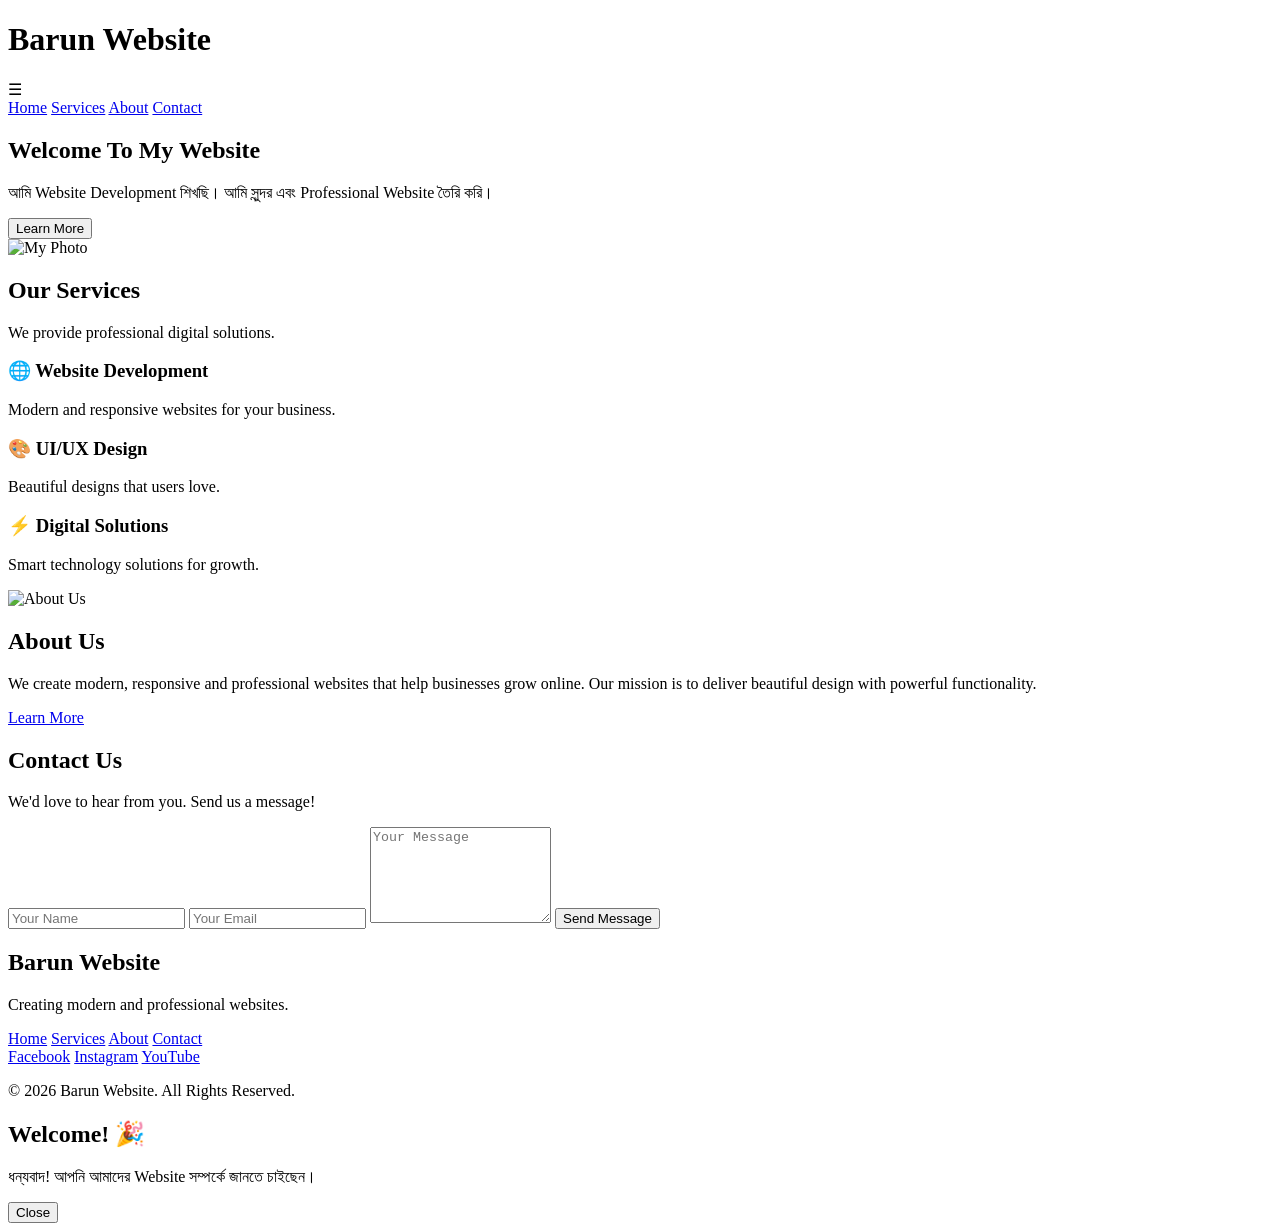
==== index.html @ 4ac6ccbe "Add files via upload" ====
<!DOCTYPE html>
<html lang="en">

<head>
    <meta charset="UTF-8">
    <meta name="viewport" content="width=device-width, initial-scale=1.0">
    
    
    <title>Barun Website | Professional Web Development</title>
    <meta name="description" content="Barun Website creates modern, responsive and professional websites for businesses and individuals.">

    <meta name="keywords" content="Website Development, Web Design, Responsive Website, Frontend Developer">

    <meta name="author" content="Barun">


    <link rel="icon" type="image/png" href="favicon.png">

    <link rel="stylesheet" href="css/style.css">
</head>

<body>


  <!-- ================= HEADER ================= -->

<header>

    <h1>Barun Website</h1>


    <div class="menu-btn" id="menuBtn">
        ☰
    </div>


    <nav id="navMenu">

        <a href="#">Home</a>

        <a href="#">Services</a>

        <a href="#">About</a>

        <a href="#">Contact</a>

    </nav>


</header>



    <!-- ================= HERO ================= -->

    <section class="hero reveal">

        <div class="hero-text">

            <h1>Welcome To My Website</h1>

            <p>
                আমি Website Development শিখছি।
                আমি সুন্দর এবং Professional Website তৈরি করি।
            </p>

           <button id="learnBtn">Learn More</button>

        </div>

        <div class="hero-image">

            <img src="images/myphoto.jpg" alt="My Photo">

        </div>

    </section>

    <!-- ================= SERVICES ================= -->

    <section class="services reveal">

        <h2>Our Services</h2>

        <p class="section-text">
            We provide professional digital solutions.
        </p>

        <div class="service-box">

            <div class="card">
                <h3>🌐 Website Development</h3>
                <p>
                    Modern and responsive websites for your business.
                </p>
            </div>

            <div class="card">
                <h3>🎨 UI/UX Design</h3>
                <p>
                    Beautiful designs that users love.
                </p>
            </div>

            <div class="card">
                <h3>⚡ Digital Solutions</h3>
                <p>
                    Smart technology solutions for growth.
                </p>
            </div>

        </div>

    </section>

    <!-- ================= ABOUT ================= -->

    <section class="about reveal">

        <div class="about-image">

            <img src="images/about.jpg" alt="About Us">

        </div>

        <div class="about-content">

            <h2>About Us</h2>

            <p>
                We create modern, responsive and professional websites
                that help businesses grow online. Our mission is to
                deliver beautiful design with powerful functionality.
            </p>

            <a href="#" class="btn">Learn More</a>

        </div>

    </section>

    <!-- ================= CONTACT ================= -->

    <section class="contact reveal">

        <h2>Contact Us</h2>

        <p class="section-text">
            We'd love to hear from you. Send us a message!
        </p>

        <form class="contact-form">

            <input type="text" placeholder="Your Name" required>

            <input type="email" placeholder="Your Email" required>

            <textarea rows="6" placeholder="Your Message" required></textarea>

            <button type="submit">Send Message</button>

        </form>

    </section>




    <!-- ================= FOOTER ================= -->

<footer>

    <div class="footer-content">

        <h2>Barun Website</h2>

        <p>
            Creating modern and professional websites.
        </p>


        <div class="footer-links">

            <a href="#">Home</a>
            <a href="#">Services</a>
            <a href="#">About</a>
            <a href="#">Contact</a>

        </div>


        <div class="social-links">

            <a href="#">Facebook</a>
            <a href="#">Instagram</a>
            <a href="#">YouTube</a>

        </div>


        <p class="copyright">

            © 2026 Barun Website. All Rights Reserved.

        </p>

    </div>


</footer>





<!-- ===== Popup Message ===== -->

<div class="popup" id="popup">

    <div class="popup-box">

        <h2>Welcome! 🎉</h2>

        <p>
            ধন্যবাদ! আপনি আমাদের Website সম্পর্কে জানতে চাইছেন।
        </p>

        <button id="closePopup">
            Close
        </button>

    </div>

</div>







<script src="js/script.js"></script>






</body>

</html>
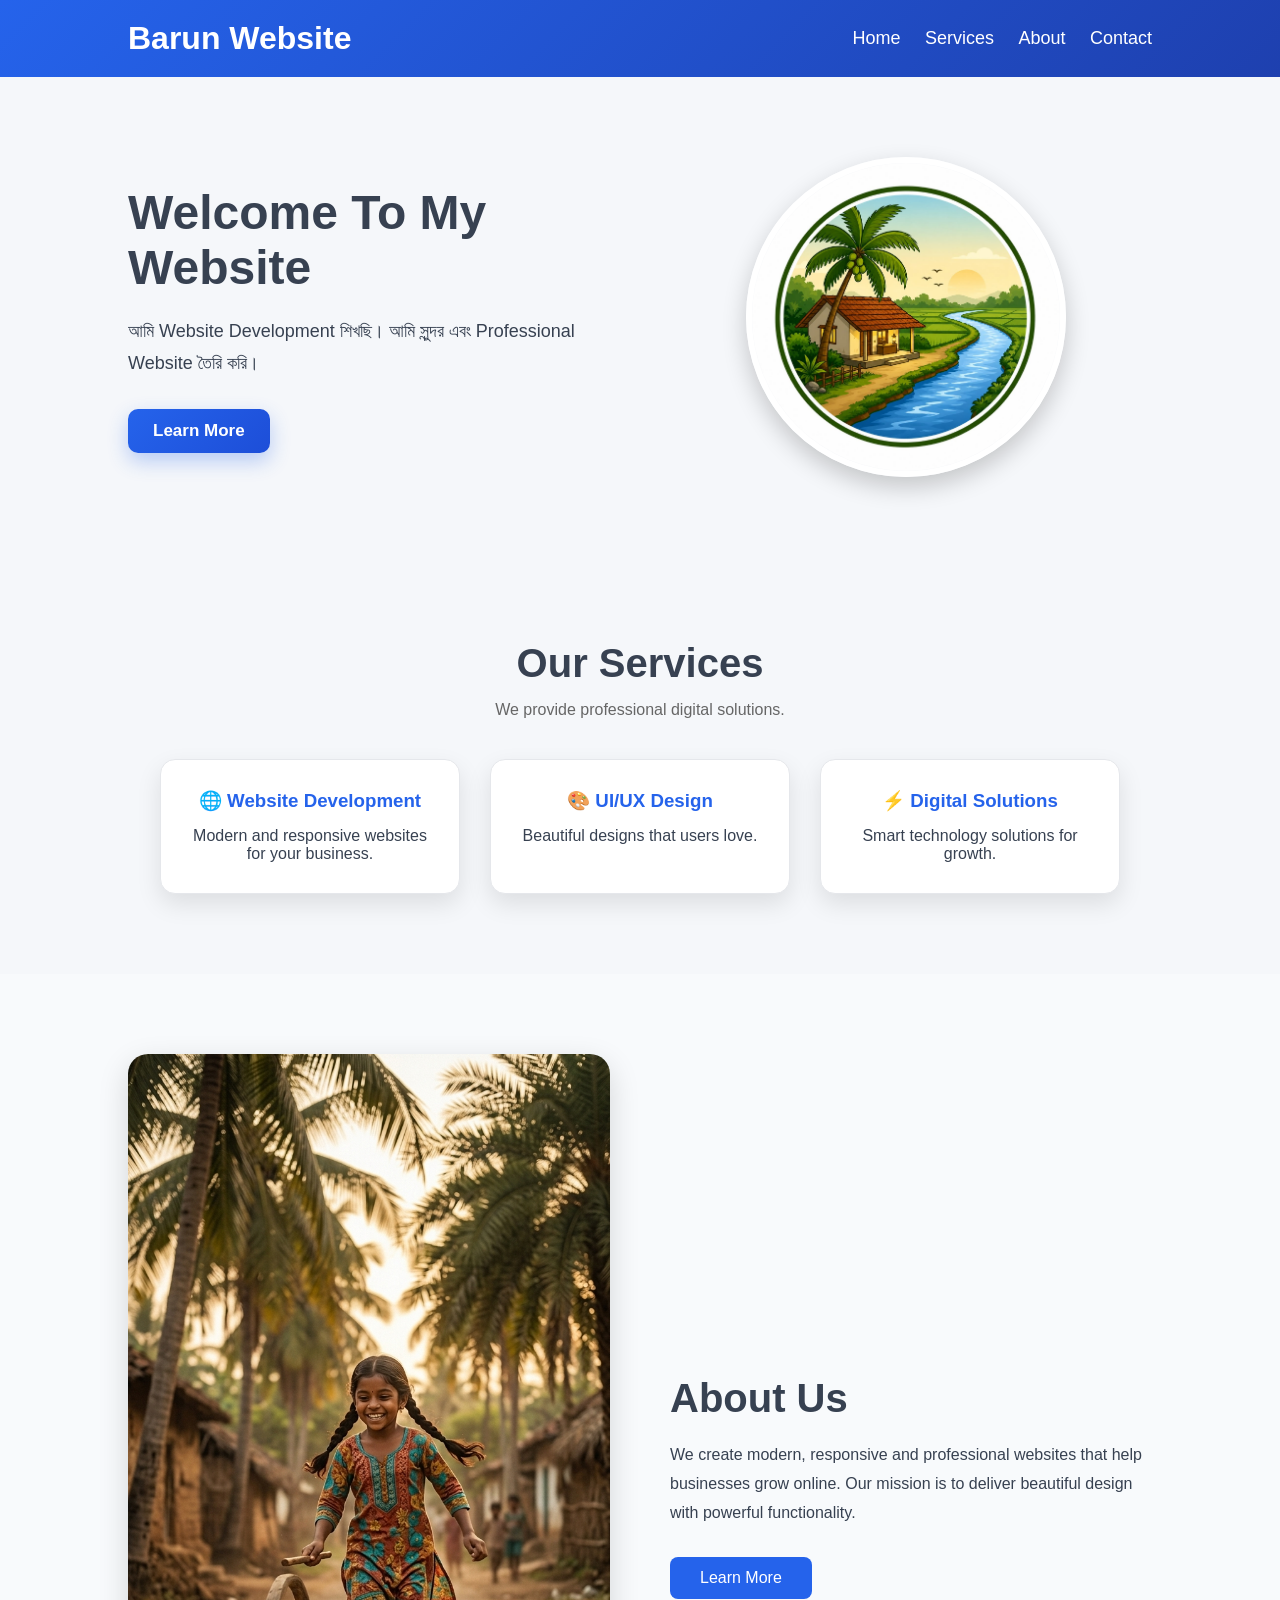
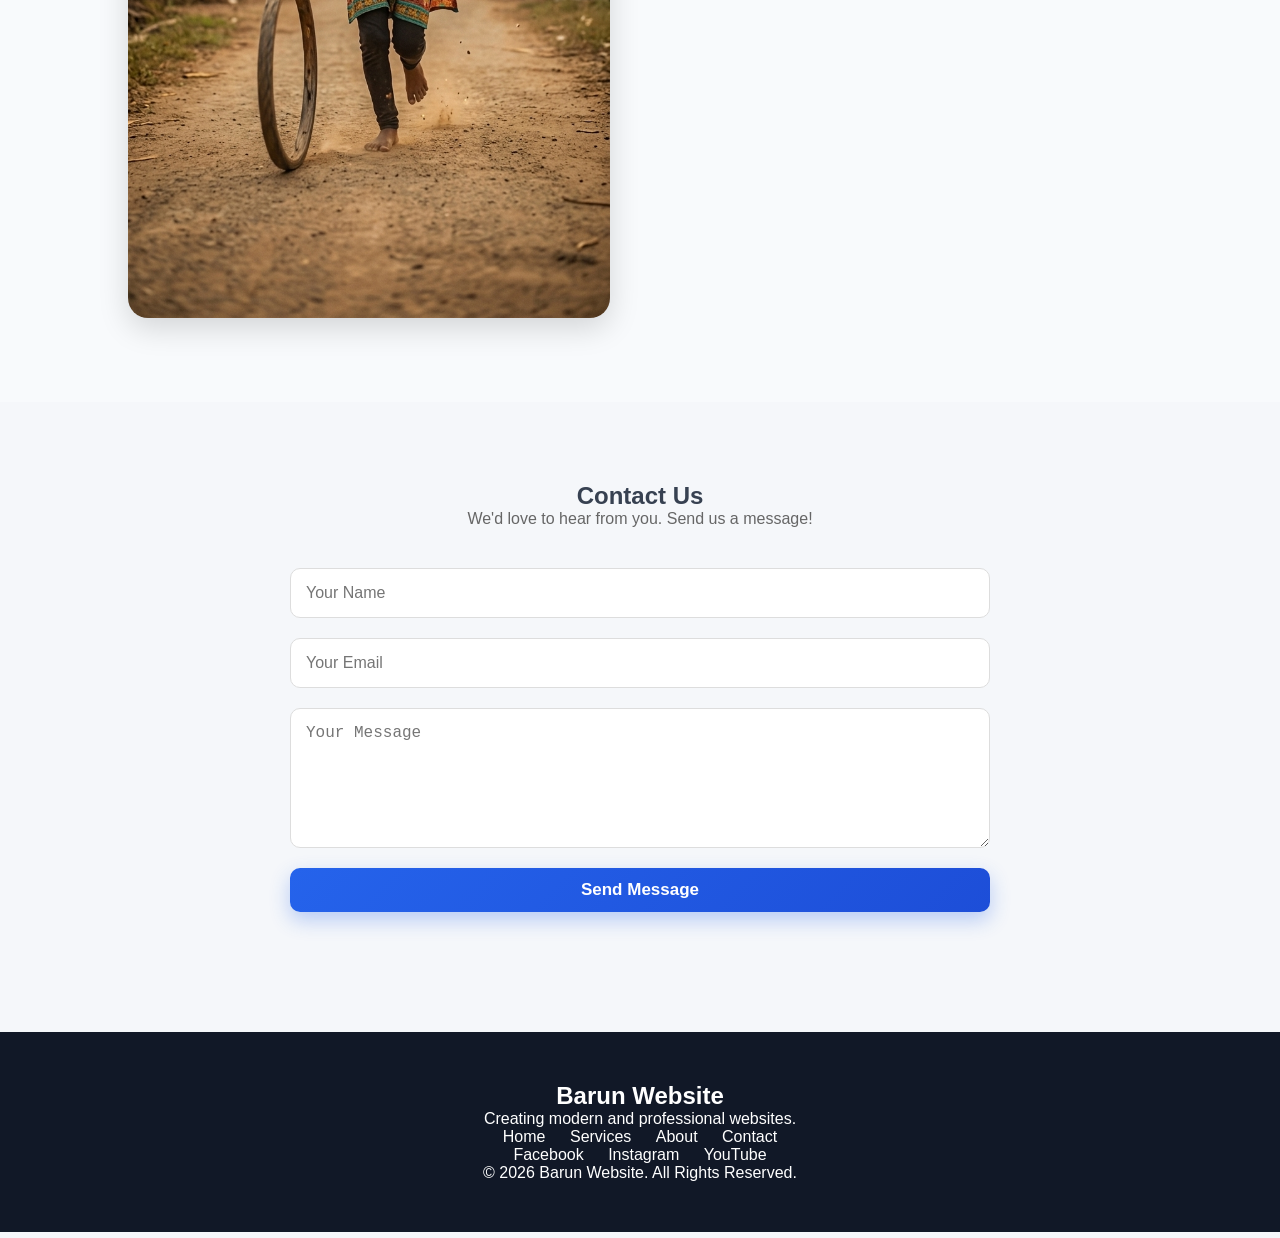
==== commit aab21406: "Update index.html Fix contact form fields" ====
--- a/index.html
+++ b/index.html
@@ -151,15 +151,37 @@
 
         <form class="contact-form">
 
-            <input type="text" placeholder="Your Name" required>
-
-            <input type="email" placeholder="Your Email" required>
-
-            <textarea rows="6" placeholder="Your Message" required></textarea>
-
-            <button type="submit">Send Message</button>
-
-        </form>
+<input 
+type="text" 
+id="name"
+name="name"
+placeholder="Your Name"
+required>
+
+
+<input 
+type="email"
+id="email"
+name="email"
+placeholder="Your Email"
+required>
+
+
+<textarea 
+id="message"
+name="message"
+rows="6"
+placeholder="Your Message"
+required>
+</textarea>
+
+
+<button type="submit">
+Send Message
+</button>
+
+
+</form>
 
     </section>
 
--- a/css/style.css
+++ b/css/style.css
@@ -0,0 +1,1026 @@
+/* ===================================================
+   GLOBAL STYLE
+=================================================== */
+
+:root{
+
+    --primary:#2563eb;
+    --dark:#111827;
+    --light:#f8fafc;
+    --text:#374151;
+
+}
+
+
+*{
+
+    margin:0;
+    padding:0;
+    box-sizing:border-box;
+
+}
+
+
+body{
+
+    font-family:Arial, Helvetica, sans-serif;
+
+    background:#f5f7fa;
+
+    color:var(--text);
+
+    animation:fadeIn 1s;
+
+}
+
+
+
+@keyframes fadeIn{
+
+    from{
+
+        opacity:0;
+
+    }
+
+    to{
+
+        opacity:1;
+
+    }
+
+}
+
+
+
+
+/* ===================================================
+   BUTTON
+=================================================== */
+
+
+button{
+
+
+    background:linear-gradient(
+        135deg,
+        #2563eb,
+        #1d4ed8
+    );
+
+
+    color:white;
+
+    padding:12px 25px;
+
+    border:none;
+
+    border-radius:10px;
+
+    font-size:17px;
+
+    cursor:pointer;
+
+    font-weight:bold;
+
+
+    box-shadow:
+    0 8px 20px rgba(37,99,235,.3);
+
+
+    transition:.3s;
+
+
+}
+
+
+
+button:hover{
+
+
+    background:#1d4ed8;
+
+    transform:translateY(-5px);
+
+
+}
+
+
+
+
+
+/* ===================================================
+   HEADER
+=================================================== */
+
+
+header{
+
+
+    background:linear-gradient(
+        135deg,
+        #2563eb,
+        #1e40af
+    );
+
+
+    color:white;
+
+
+    padding:20px 10%;
+
+
+    display:flex;
+
+
+    justify-content:space-between;
+
+
+    align-items:center;
+
+
+}
+
+
+
+nav a{
+
+
+    color:white;
+
+
+    text-decoration:none;
+
+
+    margin-left:20px;
+
+
+    font-size:18px;
+
+
+    transition:.3s;
+
+
+}
+
+
+
+nav a:hover{
+
+
+    color:yellow;
+
+
+}
+
+
+
+
+/* ===================================================
+   MOBILE MENU
+=================================================== */
+
+
+.menu-btn{
+
+
+    display:none;
+
+
+    font-size:30px;
+
+
+    cursor:pointer;
+
+
+}
+
+
+
+
+
+/* ===================================================
+   HERO SECTION
+=================================================== */
+
+
+.hero{
+
+
+    display:flex;
+
+
+    justify-content:space-between;
+
+
+    align-items:center;
+
+
+    padding:80px 10%;
+
+
+    gap:40px;
+
+
+}
+
+
+
+.hero-text{
+
+
+    flex:1;
+
+
+}
+
+
+
+.hero-text h1{
+
+
+    font-size:48px;
+
+
+    margin-bottom:20px;
+
+
+}
+
+
+
+.hero-text p{
+
+
+    font-size:18px;
+
+
+    line-height:1.8;
+
+
+    margin-bottom:30px;
+
+
+}
+
+
+
+.hero-image{
+
+
+    flex:1;
+
+
+    text-align:center;
+
+
+}
+
+
+
+.hero-image img{
+
+
+    width:320px;
+
+
+    height:320px;
+
+
+    object-fit:cover;
+
+
+    border-radius:50%;
+
+
+    border:6px solid white;
+
+
+    box-shadow:
+    0 10px 25px rgba(0,0,0,.2);
+
+
+    transition:.5s;
+
+
+}
+
+
+
+.hero-image img:hover{
+
+
+    transform:scale(1.05);
+
+
+}
+
+
+
+
+
+/* ===================================================
+   SERVICES
+=================================================== */
+
+
+.services{
+
+
+    padding:80px 10%;
+
+
+    text-align:center;
+
+
+}
+
+
+
+.services h2{
+
+
+    font-size:40px;
+
+
+    margin-bottom:15px;
+
+
+}
+
+
+
+.section-text{
+
+
+    color:#666;
+
+
+    margin-bottom:40px;
+
+
+}
+
+
+
+.service-box{
+
+
+    display:flex;
+
+
+    justify-content:center;
+
+
+    gap:30px;
+
+
+    flex-wrap:wrap;
+
+
+}
+
+
+
+.card{
+
+
+    background:white;
+
+
+    width:300px;
+
+
+    padding:30px;
+
+
+    border-radius:15px;
+
+
+    border:1px solid #e5e7eb;
+
+
+    box-shadow:
+    0 10px 25px rgba(0,0,0,.1);
+
+
+    transition:.3s;
+
+
+}
+
+
+
+.card:hover{
+
+
+    transform:translateY(-10px);
+
+
+}
+
+
+
+.card h3{
+
+
+    color:var(--primary);
+
+
+    margin-bottom:15px;
+
+
+}
+
+
+
+
+
+/* ===================================================
+   ABOUT
+=================================================== */
+
+
+.about{
+
+
+    display:flex;
+
+
+    justify-content:center;
+
+
+    align-items:center;
+
+
+    gap:60px;
+
+
+    padding:80px 10%;
+
+
+    background:var(--light);
+
+
+    flex-wrap:wrap;
+
+
+}
+
+
+
+.about-image{
+
+
+    flex:1;
+
+
+    min-width:300px;
+
+
+}
+
+
+
+.about-image img{
+
+
+    width:100%;
+
+
+    border-radius:20px;
+
+
+    box-shadow:
+    0 10px 30px rgba(0,0,0,.15);
+
+
+}
+
+
+
+.about-content{
+
+
+    flex:1;
+
+
+    min-width:300px;
+
+
+}
+
+
+
+.about-content h2{
+
+
+    font-size:40px;
+
+
+    margin-bottom:20px;
+
+
+}
+
+
+
+.about-content p{
+
+
+    line-height:1.8;
+
+
+    margin-bottom:30px;
+
+
+}
+
+
+
+.about-content .btn{
+
+
+    display:inline-block;
+
+
+    background:var(--primary);
+
+
+    color:white;
+
+
+    padding:12px 30px;
+
+
+    border-radius:8px;
+
+
+    text-decoration:none;
+
+
+    transition:.3s;
+
+
+}
+
+
+
+.about-content .btn:hover{
+
+
+    background:#1d4ed8;
+
+
+    transform:translateY(-5px);
+
+
+}
+
+
+
+
+
+/* ===================================================
+   CONTACT
+=================================================== */
+
+
+.contact{
+
+
+    padding:80px 10%;
+
+
+    text-align:center;
+
+
+}
+
+
+
+.contact-form{
+
+
+    max-width:700px;
+
+
+    margin:40px auto;
+
+
+    display:flex;
+
+
+    flex-direction:column;
+
+
+    gap:20px;
+
+
+}
+
+
+
+.contact-form input,
+.contact-form textarea{
+
+
+    padding:15px;
+
+
+    border:1px solid #ddd;
+
+
+    border-radius:10px;
+
+
+    font-size:16px;
+
+
+}
+
+
+
+
+
+/* ===================================================
+   FOOTER
+=================================================== */
+
+
+footer{
+
+
+    background:var(--dark);
+
+
+    color:white;
+
+
+    padding:50px 10%;
+
+
+    text-align:center;
+
+
+}
+
+
+
+.footer-links a,
+.social-links a{
+
+
+    color:white;
+
+
+    text-decoration:none;
+
+
+    margin:10px;
+
+
+}
+
+
+
+.footer-links a:hover,
+.social-links a:hover{
+
+
+    color:#60a5fa;
+
+
+}
+
+
+
+
+
+/* ===================================================
+   POPUP
+=================================================== */
+
+
+.popup{
+
+
+    position:fixed;
+
+
+    top:0;
+
+
+    left:0;
+
+
+    width:100%;
+
+
+    height:100%;
+
+
+    background:rgba(0,0,0,.5);
+
+
+    display:none;
+
+
+    justify-content:center;
+
+
+    align-items:center;
+
+
+}
+
+
+
+.popup-box{
+
+
+    background:white;
+
+
+    padding:40px;
+
+
+    width:350px;
+
+
+    text-align:center;
+
+
+    border-radius:20px;
+
+
+    animation:popupShow .3s;
+
+
+}
+
+
+
+.popup-box button{
+
+
+    margin-top:10px;
+
+
+}
+
+
+
+@keyframes popupShow{
+
+
+    from{
+
+        transform:scale(.7);
+
+        opacity:0;
+
+    }
+
+
+    to{
+
+        transform:scale(1);
+
+        opacity:1;
+
+    }
+
+
+}
+
+
+
+
+
+/* ===================================================
+   SCROLL ANIMATION
+=================================================== */
+
+
+section{
+
+
+    animation:slideUp .8s ease;
+
+
+}
+
+
+
+@keyframes slideUp{
+
+
+    from{
+
+
+        opacity:0;
+
+
+        transform:translateY(30px);
+
+
+    }
+
+
+
+    to{
+
+
+        opacity:1;
+
+
+        transform:translateY(0);
+
+
+    }
+
+
+}
+
+
+
+
+
+/* ===================================================
+   RESPONSIVE DESIGN
+=================================================== */
+
+
+@media(max-width:768px){
+
+
+
+header{
+
+
+    flex-direction:column;
+
+
+}
+
+
+
+.menu-btn{
+
+
+    display:block;
+
+
+}
+
+
+
+nav{
+
+
+    display:none;
+
+
+    width:100%;
+
+
+    text-align:center;
+
+
+    margin-top:20px;
+
+
+}
+
+
+
+nav a{
+
+
+    display:block;
+
+
+    margin:15px;
+
+
+}
+
+
+
+nav.active{
+
+
+    display:block;
+
+
+}
+
+
+
+.hero{
+
+
+    flex-direction:column;
+
+
+    text-align:center;
+
+
+}
+
+
+
+.hero-text h1{
+
+
+    font-size:34px;
+
+
+}
+
+
+
+.hero-image img{
+
+
+    width:250px;
+
+
+    height:250px;
+
+
+}
+
+
+
+.about{
+
+
+    flex-direction:column;
+
+
+    text-align:center;
+
+
+}
+
+
+
+.service-box{
+
+
+    flex-direction:column;
+
+
+    align-items:center;
+
+
+}
+
+
+
+.card{
+
+
+    width:100%;
+
+
+    max-width:350px;
+
+
+}
+
+
+
+}
+
+
+/* ===================================
+   SCROLL REVEAL ANIMATION
+=================================== */
+
+
+.reveal{
+
+    opacity:0;
+
+    transform:translateY(50px);
+
+    transition:1s ease;
+
+}
+
+
+
+.reveal.active{
+
+    opacity:1;
+
+    transform:translateY(0);
+
+}
+
+
+
+
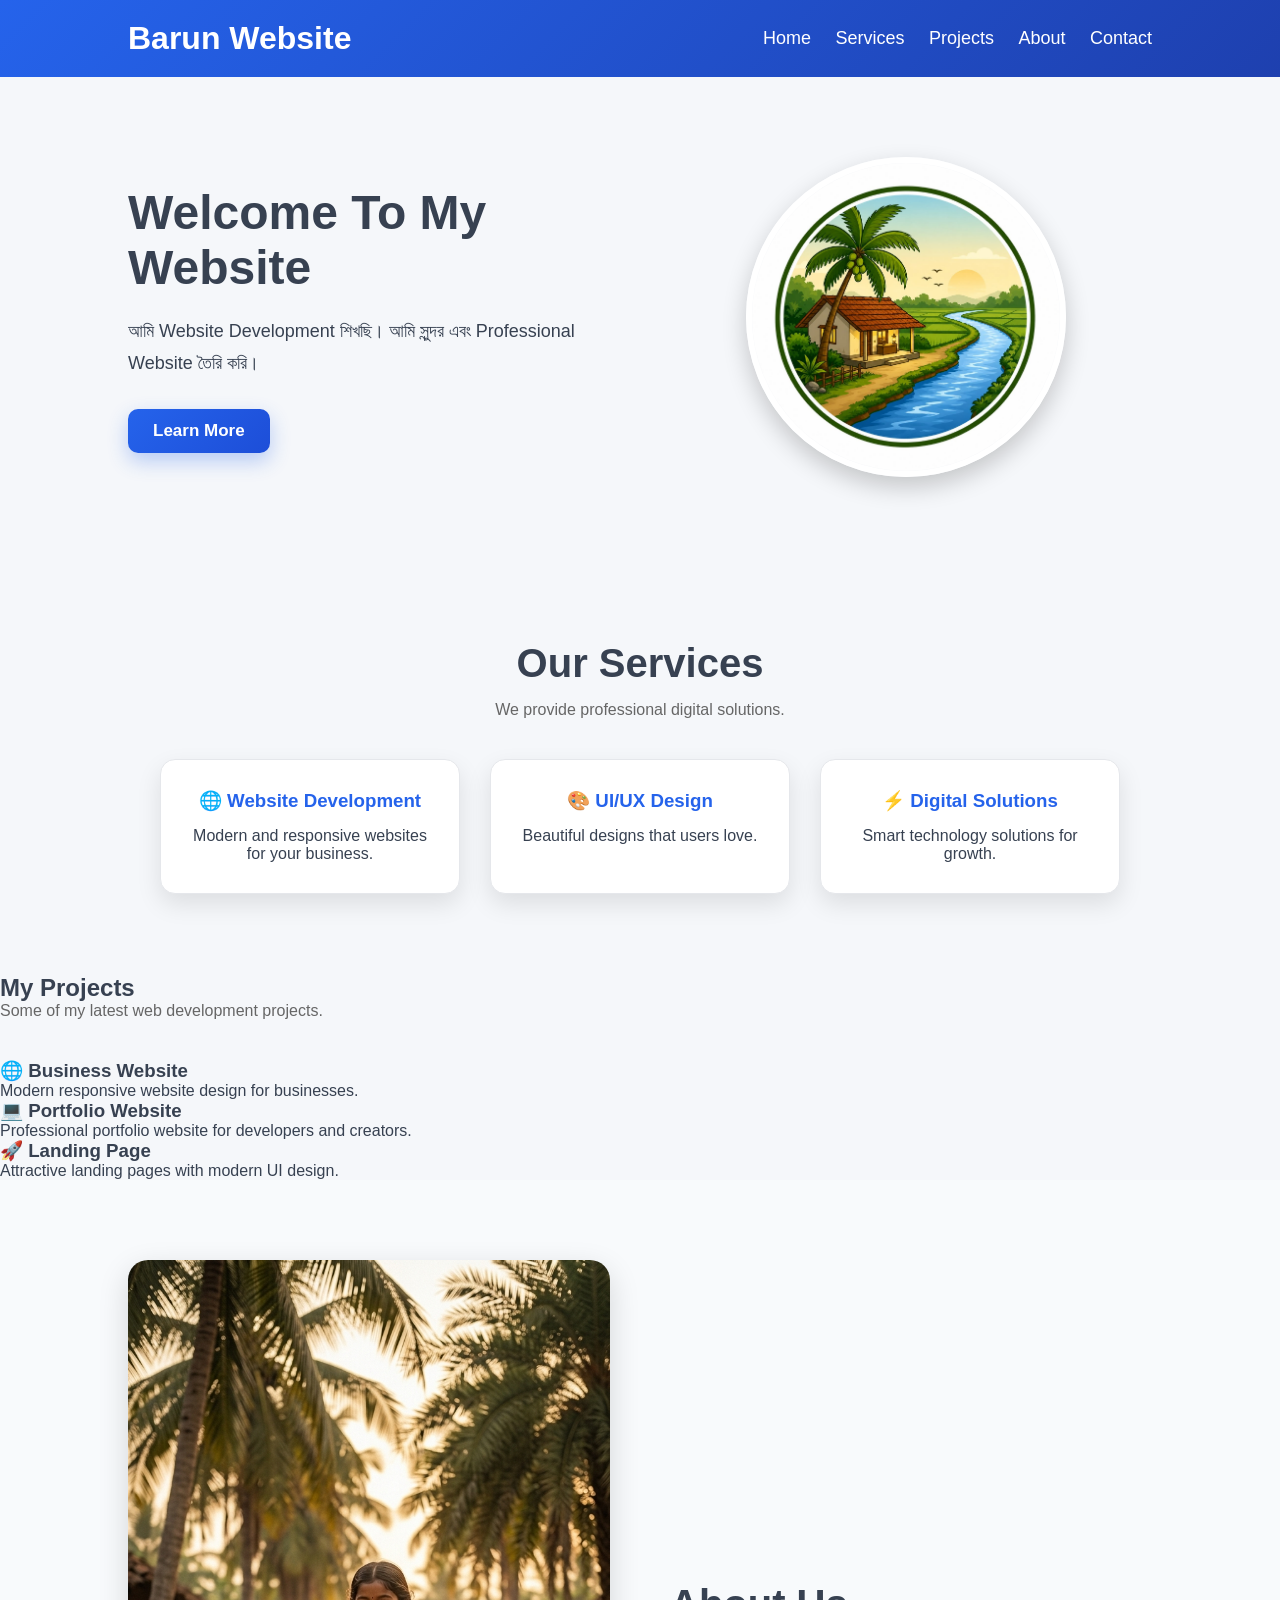
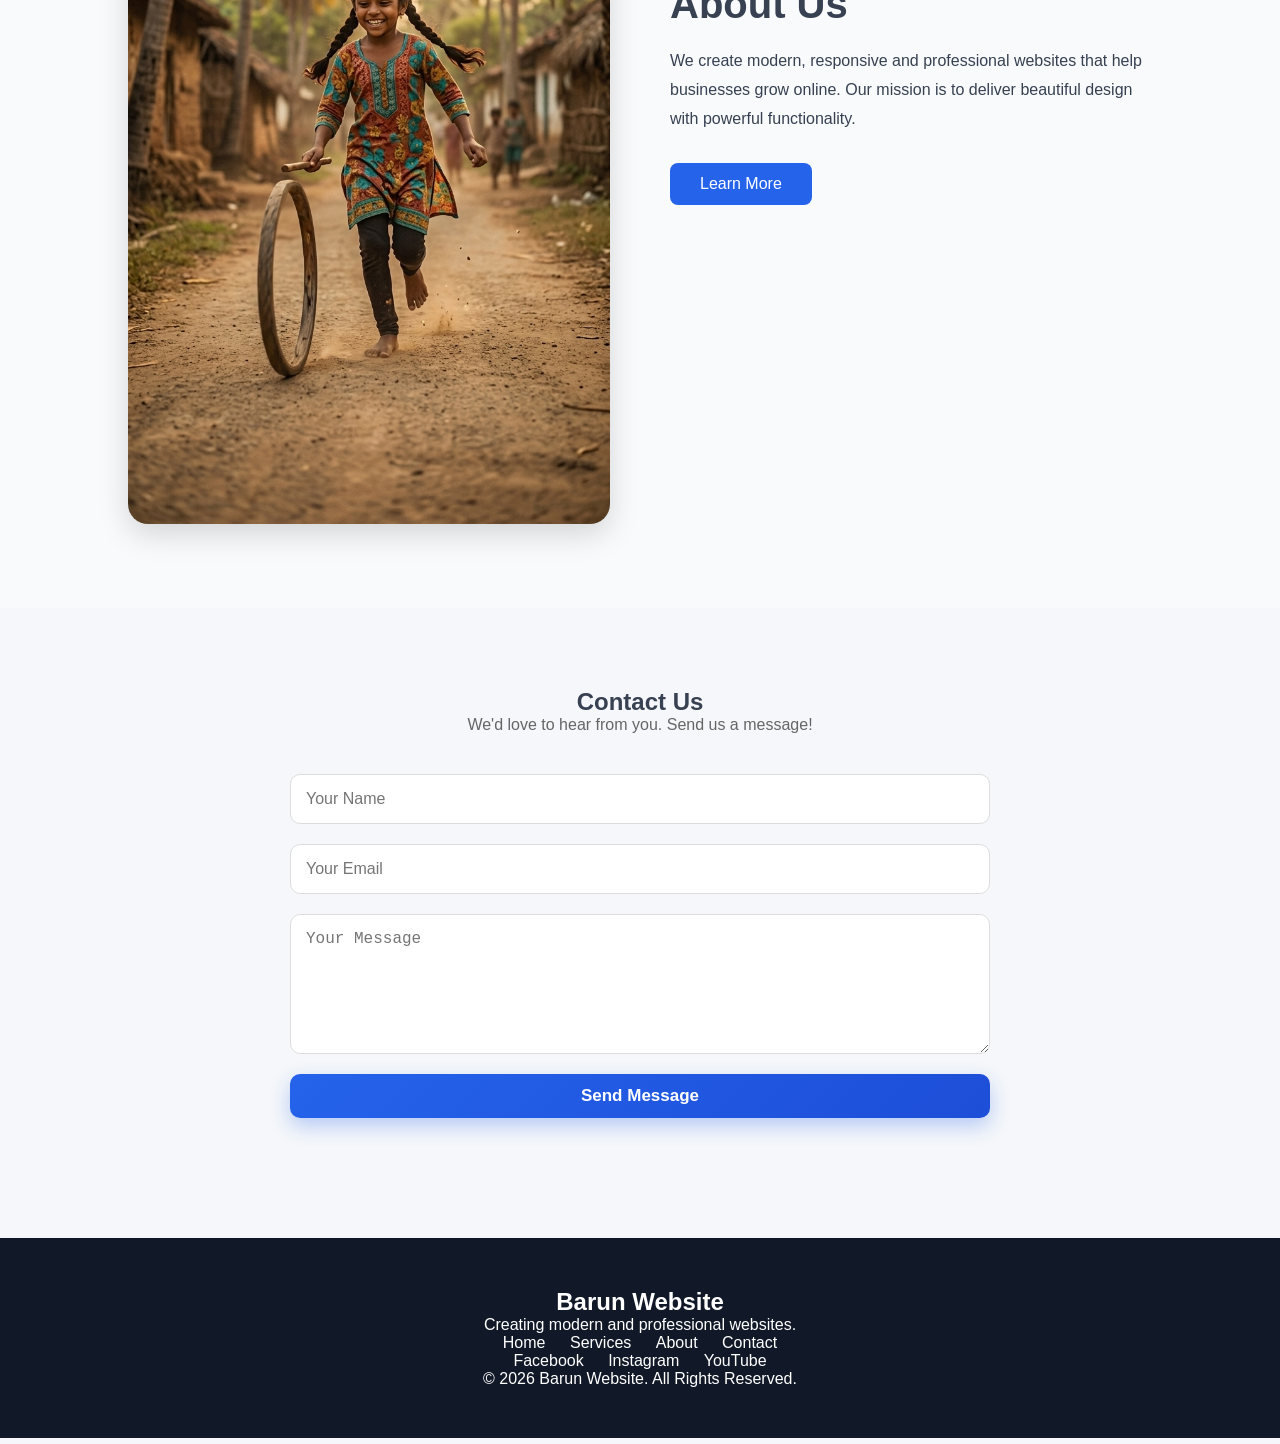
==== commit 98e84174: "Update index.html" ====
--- a/index.html
+++ b/index.html
@@ -2,23 +2,33 @@
 <html lang="en">
 
 <head>
+
     <meta charset="UTF-8">
+
     <meta name="viewport" content="width=device-width, initial-scale=1.0">
-    
-    
-    <title>Barun Website | Professional Web Development</title>
-    <meta name="description" content="Barun Website creates modern, responsive and professional websites for businesses and individuals.">
-
-    <meta name="keywords" content="Website Development, Web Design, Responsive Website, Frontend Developer">
-
-    <meta name="author" content="Barun">
+
+
+    <title>
+        Barun Biswas | Frontend Web Developer
+    </title>
+
+
+    <meta name="description" content="Barun Biswas - Frontend Web Developer creating modern, responsive and professional websites using HTML, CSS and JavaScript.">
+
+
+    <meta name="keywords" content="Frontend Developer, Web Development, Responsive Website, HTML, CSS, JavaScript, Web Design">
+
+
+    <meta name="author" content="Barun Biswas">
 
 
     <link rel="icon" type="image/png" href="favicon.png">
 
+
     <link rel="stylesheet" href="css/style.css">
+
+
 </head>
-
 <body>
 
 
@@ -36,15 +46,17 @@
 
     <nav id="navMenu">
 
-        <a href="#">Home</a>
-
-        <a href="#">Services</a>
-
-        <a href="#">About</a>
-
-        <a href="#">Contact</a>
-
-    </nav>
+<a href="#home">Home</a>
+
+<a href="#services">Services</a>
+
+<a href="#projects">Projects</a>
+
+<a href="#about">About</a>
+
+<a href="#contact">Contact</a>
+
+</nav>
 
 
 </header>
@@ -113,6 +125,66 @@
 
     </section>
 
+
+<!-- ================= PROJECTS ================= -->
+
+<section class="projects" id="projects">
+
+    <h2>My Projects</h2>
+
+    <p class="section-text">
+        Some of my latest web development projects.
+    </p>
+
+
+    <div class="project-box">
+
+
+        <div class="project-card">
+
+            <h3>🌐 Business Website</h3>
+
+            <p>
+                Modern responsive website design for businesses.
+            </p>
+
+        </div>
+
+
+
+        <div class="project-card">
+
+            <h3>💻 Portfolio Website</h3>
+
+            <p>
+                Professional portfolio website for developers and creators.
+            </p>
+
+        </div>
+
+
+
+        <div class="project-card">
+
+            <h3>🚀 Landing Page</h3>
+
+            <p>
+                Attractive landing pages with modern UI design.
+            </p>
+
+        </div>
+
+
+    </div>
+
+
+</section>
+    
+
+
+
+
+    
     <!-- ================= ABOUT ================= -->
 
     <section class="about reveal">
@@ -155,6 +227,7 @@
 type="text" 
 id="name"
 name="name"
+autocomplete="name"
 placeholder="Your Name"
 required>
 
@@ -163,6 +236,7 @@
 type="email"
 id="email"
 name="email"
+autocomplete="email"
 placeholder="Your Email"
 required>
 
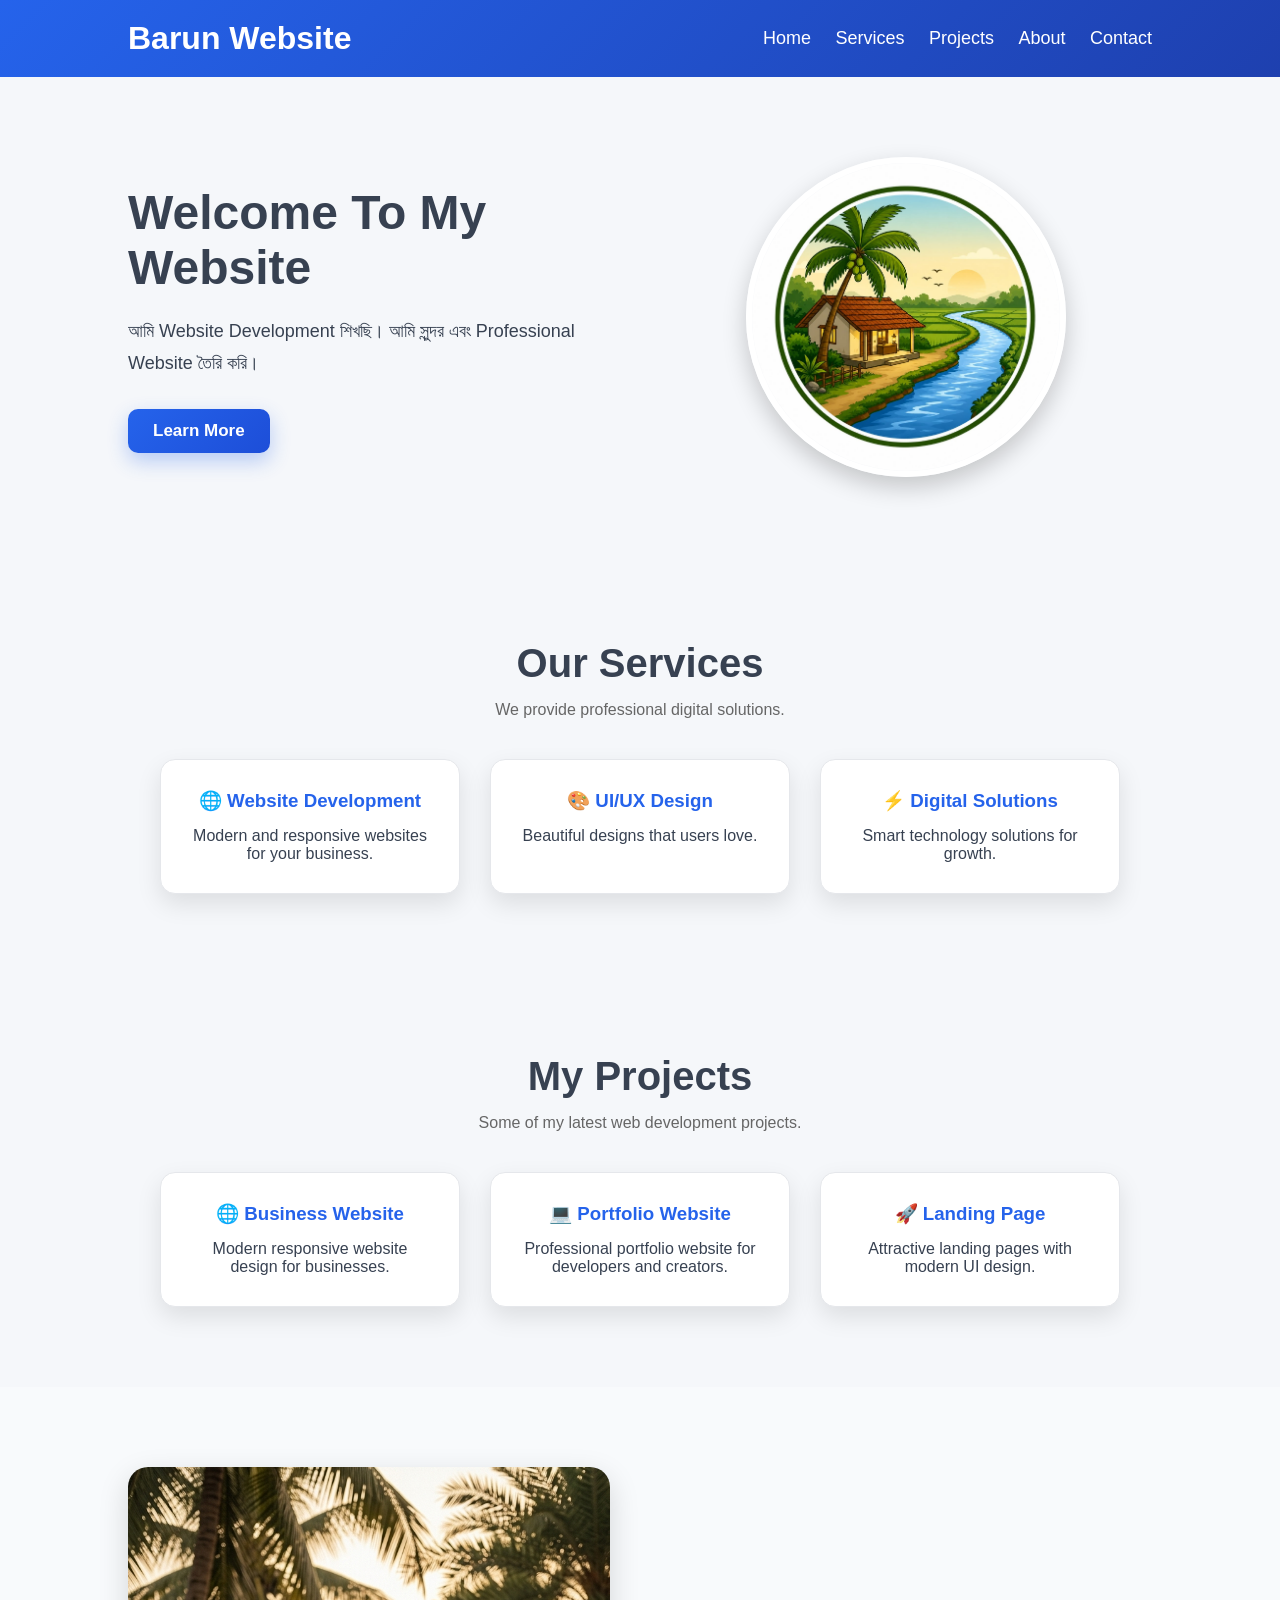
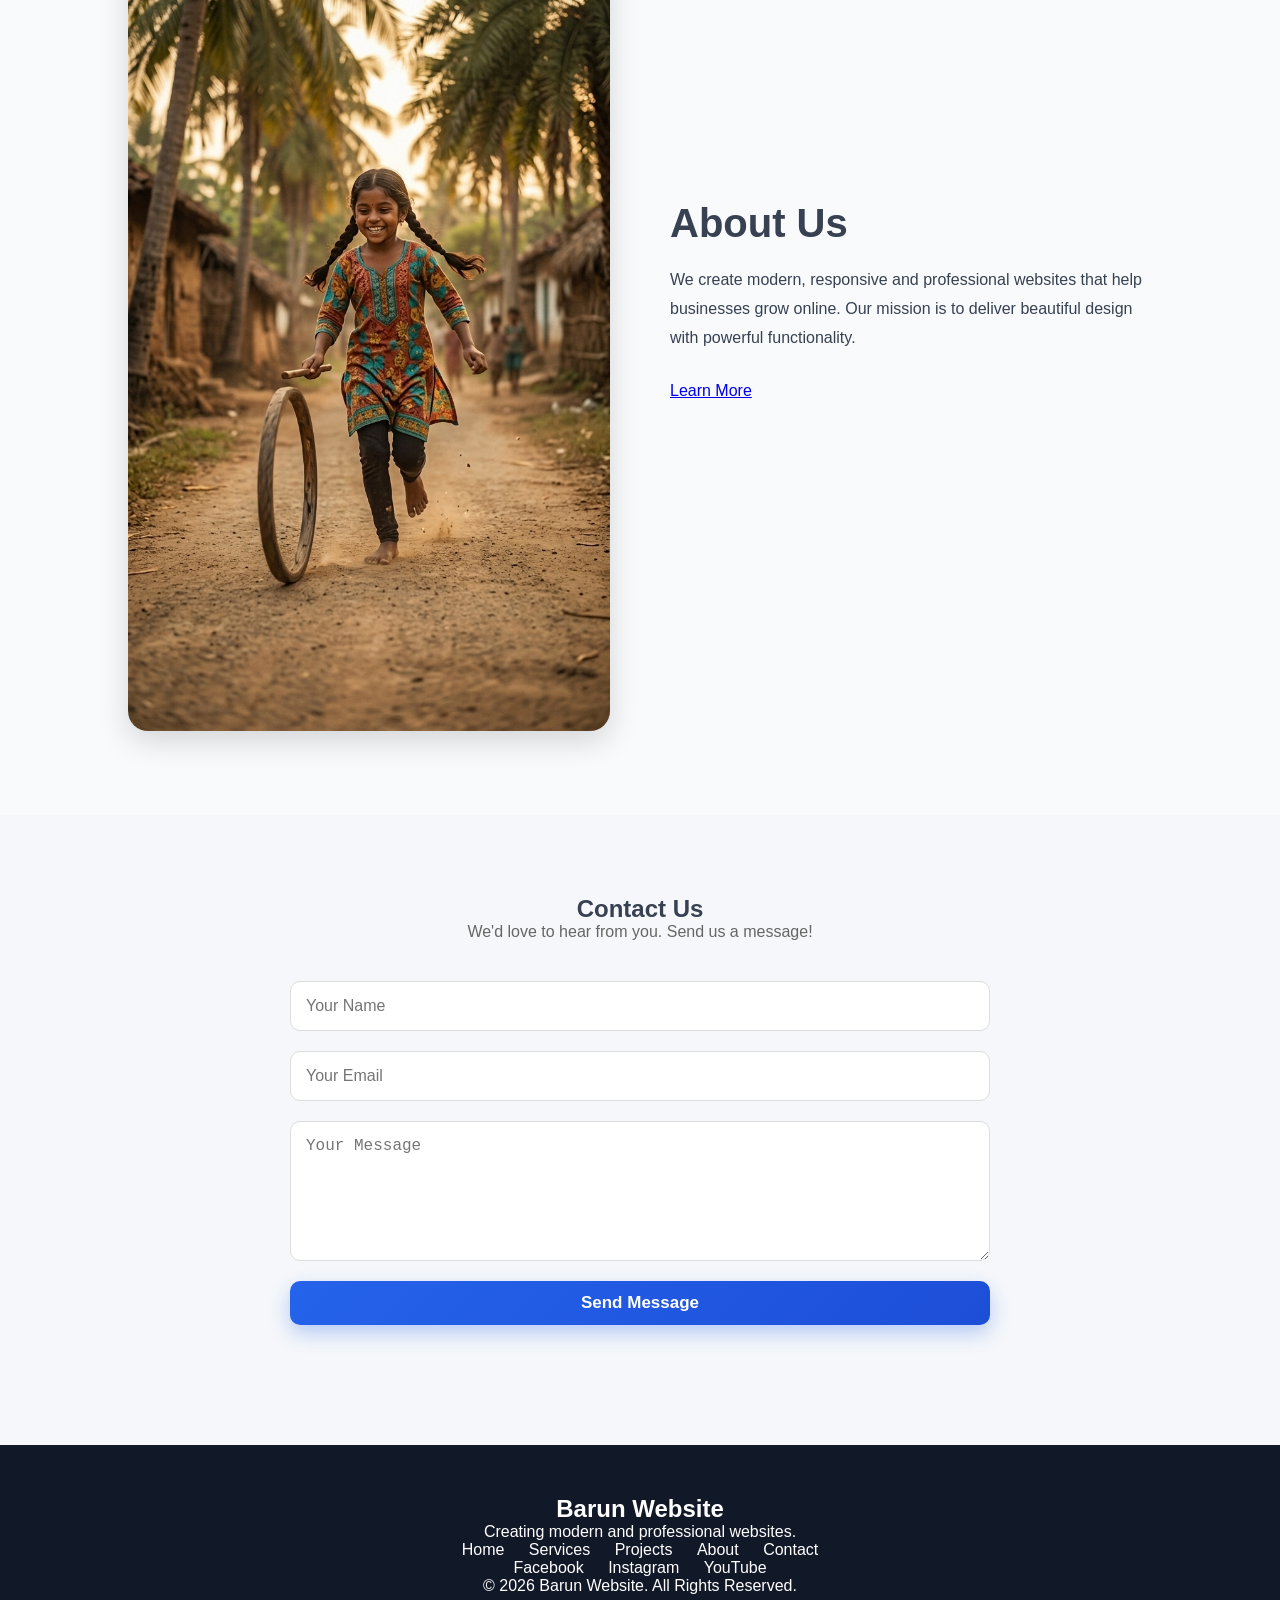
==== commit edc1b54e: "Update index.html" ====
--- a/index.html
+++ b/index.html
@@ -3,48 +3,56 @@
 
 <head>
 
-    <meta charset="UTF-8">
-
-    <meta name="viewport" content="width=device-width, initial-scale=1.0">
-
-
-    <title>
-        Barun Biswas | Frontend Web Developer
-    </title>
-
-
-    <meta name="description" content="Barun Biswas - Frontend Web Developer creating modern, responsive and professional websites using HTML, CSS and JavaScript.">
-
-
-    <meta name="keywords" content="Frontend Developer, Web Development, Responsive Website, HTML, CSS, JavaScript, Web Design">
-
-
-    <meta name="author" content="Barun Biswas">
-
-
-    <link rel="icon" type="image/png" href="favicon.png">
-
-
-    <link rel="stylesheet" href="css/style.css">
+<meta charset="UTF-8">
+
+<meta name="viewport" content="width=device-width, initial-scale=1.0">
+
+
+<title>
+Barun Biswas | Frontend Web Developer
+</title>
+
+
+<meta name="description" content="Barun Biswas - Frontend Web Developer creating modern, responsive and professional websites using HTML, CSS and JavaScript.">
+
+
+<meta name="keywords" content="Frontend Developer, Web Development, Responsive Website, HTML, CSS, JavaScript, Web Design">
+
+
+<meta name="author" content="Barun Biswas">
+
+
+<link rel="icon" type="image/png" href="favicon.png">
+
+
+<link rel="stylesheet" href="css/style.css">
 
 
 </head>
+
+
 <body>
 
 
-  <!-- ================= HEADER ================= -->
+<!-- ================= HEADER ================= -->
+
 
 <header>
 
-    <h1>Barun Website</h1>
-
-
-    <div class="menu-btn" id="menuBtn">
-        ☰
-    </div>
-
-
-    <nav id="navMenu">
+
+<h1>Barun Website</h1>
+
+
+<div class="menu-btn" id="menuBtn">
+
+☰
+
+</div>
+
+
+
+<nav id="navMenu">
+
 
 <a href="#home">Home</a>
 
@@ -56,6 +64,7 @@
 
 <a href="#contact">Contact</a>
 
+
 </nav>
 
 
@@ -63,168 +72,333 @@
 
 
 
-    <!-- ================= HERO ================= -->
-
-    <section class="hero reveal">
-
-        <div class="hero-text">
-
-            <h1>Welcome To My Website</h1>
-
-            <p>
-                আমি Website Development শিখছি।
-                আমি সুন্দর এবং Professional Website তৈরি করি।
-            </p>
-
-           <button id="learnBtn">Learn More</button>
-
-        </div>
-
-        <div class="hero-image">
-
-            <img src="images/myphoto.jpg" alt="My Photo">
-
-        </div>
-
-    </section>
-
-    <!-- ================= SERVICES ================= -->
-
-    <section class="services reveal">
-
-        <h2>Our Services</h2>
-
-        <p class="section-text">
-            We provide professional digital solutions.
-        </p>
-
-        <div class="service-box">
-
-            <div class="card">
-                <h3>🌐 Website Development</h3>
-                <p>
-                    Modern and responsive websites for your business.
-                </p>
-            </div>
-
-            <div class="card">
-                <h3>🎨 UI/UX Design</h3>
-                <p>
-                    Beautiful designs that users love.
-                </p>
-            </div>
-
-            <div class="card">
-                <h3>⚡ Digital Solutions</h3>
-                <p>
-                    Smart technology solutions for growth.
-                </p>
-            </div>
-
-        </div>
-
-    </section>
+
+
+<!-- ================= HERO ================= -->
+
+
+<section class="hero reveal" id="home">
+
+
+<div class="hero-text">
+
+
+<h1>
+Welcome To My Website
+</h1>
+
+
+<p>
+
+আমি Website Development শিখছি।  
+আমি সুন্দর এবং Professional Website তৈরি করি।
+
+</p>
+
+
+<button id="learnBtn">
+
+Learn More
+
+</button>
+
+
+</div>
+
+
+
+<div class="hero-image">
+
+
+<img src="images/myphoto.jpg" alt="Barun Profile Photo">
+
+
+</div>
+
+
+</section>
+
+
+
+
+
+
+
+
+<!-- ================= SERVICES ================= -->
+
+
+<section class="services reveal" id="services">
+
+
+<h2>
+Our Services
+</h2>
+
+
+<p class="section-text">
+
+We provide professional digital solutions.
+
+</p>
+
+
+
+<div class="service-box">
+
+
+<div class="card">
+
+
+<h3>
+🌐 Website Development
+</h3>
+
+
+<p>
+
+Modern and responsive websites for your business.
+
+</p>
+
+
+</div>
+
+
+
+
+
+<div class="card">
+
+
+<h3>
+🎨 UI/UX Design
+</h3>
+
+
+<p>
+
+Beautiful designs that users love.
+
+</p>
+
+
+</div>
+
+
+
+
+
+<div class="card">
+
+
+<h3>
+⚡ Digital Solutions
+</h3>
+
+
+<p>
+
+Smart technology solutions for growth.
+
+</p>
+
+
+</div>
+
+
+</div>
+
+
+</section>
+
+
+
+
+
+
 
 
 <!-- ================= PROJECTS ================= -->
 
-<section class="projects" id="projects">
-
-    <h2>My Projects</h2>
-
-    <p class="section-text">
-        Some of my latest web development projects.
-    </p>
-
-
-    <div class="project-box">
-
-
-        <div class="project-card">
-
-            <h3>🌐 Business Website</h3>
-
-            <p>
-                Modern responsive website design for businesses.
-            </p>
-
-        </div>
-
-
-
-        <div class="project-card">
-
-            <h3>💻 Portfolio Website</h3>
-
-            <p>
-                Professional portfolio website for developers and creators.
-            </p>
-
-        </div>
-
-
-
-        <div class="project-card">
-
-            <h3>🚀 Landing Page</h3>
-
-            <p>
-                Attractive landing pages with modern UI design.
-            </p>
-
-        </div>
-
-
-    </div>
+
+<section class="projects reveal" id="projects">
+
+
+<h2>
+My Projects
+</h2>
+
+
+<p class="section-text">
+
+Some of my latest web development projects.
+
+</p>
+
+
+
+
+<div class="project-box">
+
+
+
+<div class="project-card">
+
+
+<h3>
+🌐 Business Website
+</h3>
+
+
+<p>
+
+Modern responsive website design for businesses.
+
+</p>
+
+
+</div>
+
+
+
+
+
+<div class="project-card">
+
+
+<h3>
+💻 Portfolio Website
+</h3>
+
+
+<p>
+
+Professional portfolio website for developers and creators.
+
+</p>
+
+
+</div>
+
+
+
+
+
+<div class="project-card">
+
+
+<h3>
+🚀 Landing Page
+</h3>
+
+
+<p>
+
+Attractive landing pages with modern UI design.
+
+</p>
+
+
+</div>
+
+
+
+</div>
 
 
 </section>
-    
-
-
-
-
-    
-    <!-- ================= ABOUT ================= -->
-
-    <section class="about reveal">
-
-        <div class="about-image">
-
-            <img src="images/about.jpg" alt="About Us">
-
-        </div>
-
-        <div class="about-content">
-
-            <h2>About Us</h2>
-
-            <p>
-                We create modern, responsive and professional websites
-                that help businesses grow online. Our mission is to
-                deliver beautiful design with powerful functionality.
-            </p>
-
-            <a href="#" class="btn">Learn More</a>
-
-        </div>
-
-    </section>
-
-    <!-- ================= CONTACT ================= -->
-
-    <section class="contact reveal">
-
-        <h2>Contact Us</h2>
-
-        <p class="section-text">
-            We'd love to hear from you. Send us a message!
-        </p>
-
-        <form class="contact-form">
+
+
+
+
+
+
+
+
+
+
+<!-- ================= ABOUT ================= -->
+
+
+<section class="about reveal" id="about">
+
+
+<div class="about-image">
+
+
+<img src="images/about.jpg" alt="About Website">
+
+
+</div>
+
+
+
+
+<div class="about-content">
+
+
+<h2>
+About Us
+</h2>
+
+
+
+<p>
+
+We create modern, responsive and professional websites
+that help businesses grow online. Our mission is to
+deliver beautiful design with powerful functionality.
+
+</p>
+
+
+
+<a href="#contact" class="btn">
+
+Learn More
+
+</a>
+
+
+</div>
+
+
+</section>
+
+
+
+
+
+
+
+
+<!-- ================= CONTACT ================= -->
+
+
+<section class="contact reveal" id="contact">
+
+
+<h2>
+Contact Us
+</h2>
+
+
+
+<p class="section-text">
+
+We'd love to hear from you. Send us a message!
+
+</p>
+
+
+
+
+<form class="contact-form">
+
 
 <input 
-type="text" 
+type="text"
 id="name"
 name="name"
 autocomplete="name"
@@ -232,7 +406,9 @@
 required>
 
 
-<input 
+
+
+<input
 type="email"
 id="email"
 name="email"
@@ -241,7 +417,9 @@
 required>
 
 
-<textarea 
+
+
+<textarea
 id="message"
 name="message"
 rows="6"
@@ -250,57 +428,107 @@
 </textarea>
 
 
+
 <button type="submit">
+
 Send Message
+
 </button>
 
 
+
 </form>
 
-    </section>
-
-
-
-
-    <!-- ================= FOOTER ================= -->
+
+</section>
+
+
+
+
+
+
+
+
+
+<!-- ================= FOOTER ================= -->
+
 
 <footer>
 
-    <div class="footer-content">
-
-        <h2>Barun Website</h2>
-
-        <p>
-            Creating modern and professional websites.
-        </p>
-
-
-        <div class="footer-links">
-
-            <a href="#">Home</a>
-            <a href="#">Services</a>
-            <a href="#">About</a>
-            <a href="#">Contact</a>
-
-        </div>
-
-
-        <div class="social-links">
-
-            <a href="#">Facebook</a>
-            <a href="#">Instagram</a>
-            <a href="#">YouTube</a>
-
-        </div>
-
-
-        <p class="copyright">
-
-            © 2026 Barun Website. All Rights Reserved.
-
-        </p>
-
-    </div>
+
+<div class="footer-content">
+
+
+
+<h2>
+Barun Website
+</h2>
+
+
+
+<p>
+
+Creating modern and professional websites.
+
+</p>
+
+
+
+
+<div class="footer-links">
+
+
+<a href="#home">Home</a>
+
+<a href="#services">Services</a>
+
+<a href="#projects">Projects</a>
+
+<a href="#about">About</a>
+
+<a href="#contact">Contact</a>
+
+
+</div>
+
+
+
+
+
+<div class="social-links">
+
+
+<a href="#">
+Facebook
+</a>
+
+
+<a href="#">
+Instagram
+</a>
+
+
+<a href="#">
+YouTube
+</a>
+
+
+</div>
+
+
+
+
+
+<p class="copyright">
+
+
+© 2026 Barun Website. All Rights Reserved.
+
+
+</p>
+
+
+</div>
 
 
 </footer>
@@ -309,25 +537,45 @@
 
 
 
-<!-- ===== Popup Message ===== -->
+
+
+
+
+<!-- ================= POPUP ================= -->
+
 
 <div class="popup" id="popup">
 
-    <div class="popup-box">
-
-        <h2>Welcome! 🎉</h2>
-
-        <p>
-            ধন্যবাদ! আপনি আমাদের Website সম্পর্কে জানতে চাইছেন।
-        </p>
-
-        <button id="closePopup">
-            Close
-        </button>
-
-    </div>
-
-</div>
+
+<div class="popup-box">
+
+
+<h2>
+Welcome! 🎉
+</h2>
+
+
+<p>
+
+ধন্যবাদ! আপনি আমাদের Website সম্পর্কে জানতে চাইছেন।
+
+</p>
+
+
+
+<button id="closePopup">
+
+Close
+
+</button>
+
+
+
+</div>
+
+
+</div>
+
 
 
 
@@ -339,11 +587,7 @@
 
 
 
-
-
-
 </body>
 
+
 </html>
-
-
--- a/css/style.css
+++ b/css/style.css
@@ -21,6 +21,13 @@
 }
 
 
+html{
+
+    scroll-behavior:smooth;
+
+}
+
+
 body{
 
     font-family:Arial, Helvetica, sans-serif;
@@ -38,29 +45,23 @@
 @keyframes fadeIn{
 
     from{
-
         opacity:0;
-
     }
 
     to{
-
         opacity:1;
-
     }
 
 }
 
 
 
-
 /* ===================================================
    BUTTON
 =================================================== */
 
 
 button{
-
 
     background:linear-gradient(
         135deg,
@@ -68,7 +69,6 @@
         #1d4ed8
     );
 
-
     color:white;
 
     padding:12px 25px;
@@ -83,26 +83,20 @@
 
     font-weight:bold;
 
-
-    box-shadow:
-    0 8px 20px rgba(37,99,235,.3);
-
+    box-shadow:0 8px 20px rgba(37,99,235,.3);
 
     transition:.3s;
 
-
 }
 
 
 
 button:hover{
 
-
     background:#1d4ed8;
 
     transform:translateY(-5px);
 
-
 }
 
 
@@ -115,7 +109,6 @@
 
 
 header{
-
 
     background:linear-gradient(
         135deg,
@@ -123,55 +116,42 @@
         #1e40af
     );
 
-
     color:white;
 
-
     padding:20px 10%;
 
-
     display:flex;
 
-
     justify-content:space-between;
 
-
     align-items:center;
 
-
 }
 
 
 
 nav a{
 
-
     color:white;
 
-
     text-decoration:none;
 
-
     margin-left:20px;
 
-
     font-size:18px;
 
-
     transition:.3s;
 
-
 }
 
 
 
 nav a:hover{
 
-
     color:yellow;
 
-
-}
+}
+
 
 
 
@@ -183,137 +163,125 @@
 
 .menu-btn{
 
-
     display:none;
 
-
     font-size:30px;
 
-
     cursor:pointer;
 
-
-}
-
-
-
-
-
-/* ===================================================
-   HERO SECTION
+}
+
+
+
+
+
+/* ===================================================
+   HERO
 =================================================== */
 
 
 .hero{
 
-
     display:flex;
 
-
     justify-content:space-between;
 
-
     align-items:center;
 
-
     padding:80px 10%;
 
-
     gap:40px;
 
-
 }
 
 
 
 .hero-text{
 
-
     flex:1;
 
-
 }
 
 
 
 .hero-text h1{
 
-
     font-size:48px;
 
-
     margin-bottom:20px;
 
-
 }
 
 
 
 .hero-text p{
 
-
     font-size:18px;
 
-
     line-height:1.8;
 
-
     margin-bottom:30px;
 
-
 }
 
 
 
 .hero-image{
 
-
     flex:1;
 
-
     text-align:center;
 
-
 }
 
 
 
 .hero-image img{
 
-
     width:320px;
 
-
     height:320px;
 
-
     object-fit:cover;
 
-
     border-radius:50%;
 
-
     border:6px solid white;
 
-
-    box-shadow:
-    0 10px 25px rgba(0,0,0,.2);
-
+    box-shadow:0 10px 25px rgba(0,0,0,.2);
 
     transition:.5s;
 
-
 }
 
 
 
 .hero-image img:hover{
 
-
     transform:scale(1.05);
 
-
-}
+}
+
+
+
+
+
+
+
+/* ===================================================
+   COMMON SECTION
+=================================================== */
+
+
+.section-text{
+
+    color:#666;
+
+    margin-bottom:40px;
+
+}
+
+
 
 
 
@@ -326,111 +294,154 @@
 
 .services{
 
-
     padding:80px 10%;
 
-
     text-align:center;
 
-
 }
 
 
 
 .services h2{
 
-
     font-size:40px;
 
-
     margin-bottom:15px;
 
-
-}
-
-
-
-.section-text{
-
-
-    color:#666;
-
-
-    margin-bottom:40px;
-
-
 }
 
 
 
 .service-box{
 
-
     display:flex;
 
-
     justify-content:center;
 
-
     gap:30px;
 
-
     flex-wrap:wrap;
 
-
 }
 
 
 
 .card{
 
-
     background:white;
 
-
     width:300px;
 
-
     padding:30px;
 
-
     border-radius:15px;
 
-
     border:1px solid #e5e7eb;
 
-
-    box-shadow:
-    0 10px 25px rgba(0,0,0,.1);
-
+    box-shadow:0 10px 25px rgba(0,0,0,.1);
 
     transition:.3s;
 
-
 }
 
 
 
 .card:hover{
 
-
     transform:translateY(-10px);
 
-
 }
 
 
 
 .card h3{
 
-
     color:var(--primary);
 
-
     margin-bottom:15px;
 
-
-}
+}
+
+
+
+
+
+/* ===================================================
+   PROJECTS
+=================================================== */
+
+
+.projects{
+
+    padding:80px 10%;
+
+    text-align:center;
+
+}
+
+
+
+.projects h2{
+
+    font-size:40px;
+
+    margin-bottom:15px;
+
+}
+
+
+
+.project-box{
+
+    display:flex;
+
+    justify-content:center;
+
+    gap:30px;
+
+    flex-wrap:wrap;
+
+}
+
+
+
+.project-card{
+
+    background:white;
+
+    width:300px;
+
+    padding:30px;
+
+    border-radius:15px;
+
+    border:1px solid #e5e7eb;
+
+    box-shadow:0 10px 25px rgba(0,0,0,.1);
+
+    transition:.3s;
+
+}
+
+
+
+.project-card:hover{
+
+    transform:translateY(-10px);
+
+}
+
+
+
+.project-card h3{
+
+    color:var(--primary);
+
+    margin-bottom:15px;
+
+}
+
+
 
 
 
@@ -443,57 +454,41 @@
 
 .about{
 
-
     display:flex;
 
-
     justify-content:center;
 
-
     align-items:center;
 
-
     gap:60px;
 
-
     padding:80px 10%;
 
-
     background:var(--light);
 
-
     flex-wrap:wrap;
 
-
 }
 
 
 
 .about-image{
 
-
     flex:1;
 
-
     min-width:300px;
 
-
 }
 
 
 
 .about-image img{
 
-
     width:100%;
 
-
     border-radius:20px;
 
-
-    box-shadow:
-    0 10px 30px rgba(0,0,0,.15);
-
+    box-shadow:0 10px 30px rgba(0,0,0,.15);
 
 }
 
@@ -501,80 +496,30 @@
 
 .about-content{
 
-
     flex:1;
 
-
     min-width:300px;
 
-
 }
 
 
 
 .about-content h2{
 
-
     font-size:40px;
 
-
     margin-bottom:20px;
 
-
 }
 
 
 
 .about-content p{
 
-
     line-height:1.8;
 
-
     margin-bottom:30px;
 
-
-}
-
-
-
-.about-content .btn{
-
-
-    display:inline-block;
-
-
-    background:var(--primary);
-
-
-    color:white;
-
-
-    padding:12px 30px;
-
-
-    border-radius:8px;
-
-
-    text-decoration:none;
-
-
-    transition:.3s;
-
-
-}
-
-
-
-.about-content .btn:hover{
-
-
-    background:#1d4ed8;
-
-
-    transform:translateY(-5px);
-
-
 }
 
 
@@ -588,34 +533,25 @@
 
 .contact{
 
-
     padding:80px 10%;
 
-
     text-align:center;
 
-
 }
 
 
 
 .contact-form{
 
-
     max-width:700px;
 
-
     margin:40px auto;
 
-
     display:flex;
 
-
     flex-direction:column;
 
-
     gap:20px;
-
 
 }
 
@@ -624,20 +560,17 @@
 .contact-form input,
 .contact-form textarea{
 
-
     padding:15px;
 
-
     border:1px solid #ddd;
 
-
     border-radius:10px;
 
-
     font-size:16px;
 
-
-}
+}
+
+
 
 
 
@@ -650,18 +583,13 @@
 
 footer{
 
-
     background:var(--dark);
 
-
     color:white;
 
-
     padding:50px 10%;
 
-
     text-align:center;
-
 
 }
 
@@ -670,15 +598,11 @@
 .footer-links a,
 .social-links a{
 
-
     color:white;
 
-
     text-decoration:none;
 
-
     margin:10px;
-
 
 }
 
@@ -687,11 +611,11 @@
 .footer-links a:hover,
 .social-links a:hover{
 
-
     color:#60a5fa;
 
-
-}
+}
+
+
 
 
 
@@ -704,144 +628,83 @@
 
 .popup{
 
-
     position:fixed;
 
-
     top:0;
 
-
     left:0;
 
-
     width:100%;
 
-
     height:100%;
 
-
     background:rgba(0,0,0,.5);
 
-
     display:none;
 
-
     justify-content:center;
 
-
     align-items:center;
 
-
 }
 
 
 
 .popup-box{
 
-
     background:white;
 
-
     padding:40px;
 
-
     width:350px;
 
-
     text-align:center;
 
-
     border-radius:20px;
 
-
-    animation:popupShow .3s;
-
-
-}
-
-
-
-.popup-box button{
-
-
-    margin-top:10px;
-
-
-}
-
-
-
-@keyframes popupShow{
-
+}
+
+
+
+
+
+
+
+/* ===================================================
+   SCROLL ANIMATION
+=================================================== */
+
+
+section{
+
+    animation:slideUp .8s ease;
+
+}
+
+
+
+@keyframes slideUp{
 
     from{
 
-        transform:scale(.7);
-
         opacity:0;
 
+        transform:translateY(30px);
+
     }
 
 
     to{
 
-        transform:scale(1);
-
         opacity:1;
 
+        transform:translateY(0);
+
     }
 
-
-}
-
-
-
-
-
-/* ===================================================
-   SCROLL ANIMATION
-=================================================== */
-
-
-section{
-
-
-    animation:slideUp .8s ease;
-
-
-}
-
-
-
-@keyframes slideUp{
-
-
-    from{
-
-
-        opacity:0;
-
-
-        transform:translateY(30px);
-
-
-    }
-
-
-
-    to{
-
-
-        opacity:1;
-
-
-        transform:translateY(0);
-
-
-    }
-
-
-}
+}
+
+
 
 
 
@@ -855,172 +718,120 @@
 @media(max-width:768px){
 
 
-
 header{
 
-
     flex-direction:column;
 
-
 }
 
 
 
 .menu-btn{
 
-
     display:block;
 
-
 }
 
 
 
 nav{
 
-
     display:none;
 
-
     width:100%;
 
-
     text-align:center;
 
-
     margin-top:20px;
 
-
 }
 
 
 
 nav a{
 
-
     display:block;
 
-
     margin:15px;
 
-
 }
 
 
 
 nav.active{
 
-
     display:block;
 
-
-}
+}
+
+
 
 
 
 .hero{
 
-
     flex-direction:column;
 
-
     text-align:center;
 
-
 }
 
 
 
 .hero-text h1{
 
-
     font-size:34px;
 
-
 }
 
 
 
 .hero-image img{
 
-
     width:250px;
 
-
     height:250px;
 
-
-}
+}
+
+
 
 
 
 .about{
 
-
     flex-direction:column;
 
-
     text-align:center;
 
-
-}
-
-
-
-.service-box{
-
+}
+
+
+
+
+.service-box,
+.project-box{
 
     flex-direction:column;
 
-
     align-items:center;
 
-
-}
-
-
-
-.card{
-
+}
+
+
+
+
+.card,
+.project-card{
 
     width:100%;
 
-
     max-width:350px;
 
-
-}
-
-
-
-}
-
-
-/* ===================================
-   SCROLL REVEAL ANIMATION
-=================================== */
-
-
-.reveal{
-
-    opacity:0;
-
-    transform:translateY(50px);
-
-    transition:1s ease;
-
-}
-
-
-
-.reveal.active{
-
-    opacity:1;
-
-    transform:translateY(0);
-
-}
-
-
-
-
+}
+
+
+}
+
+
+
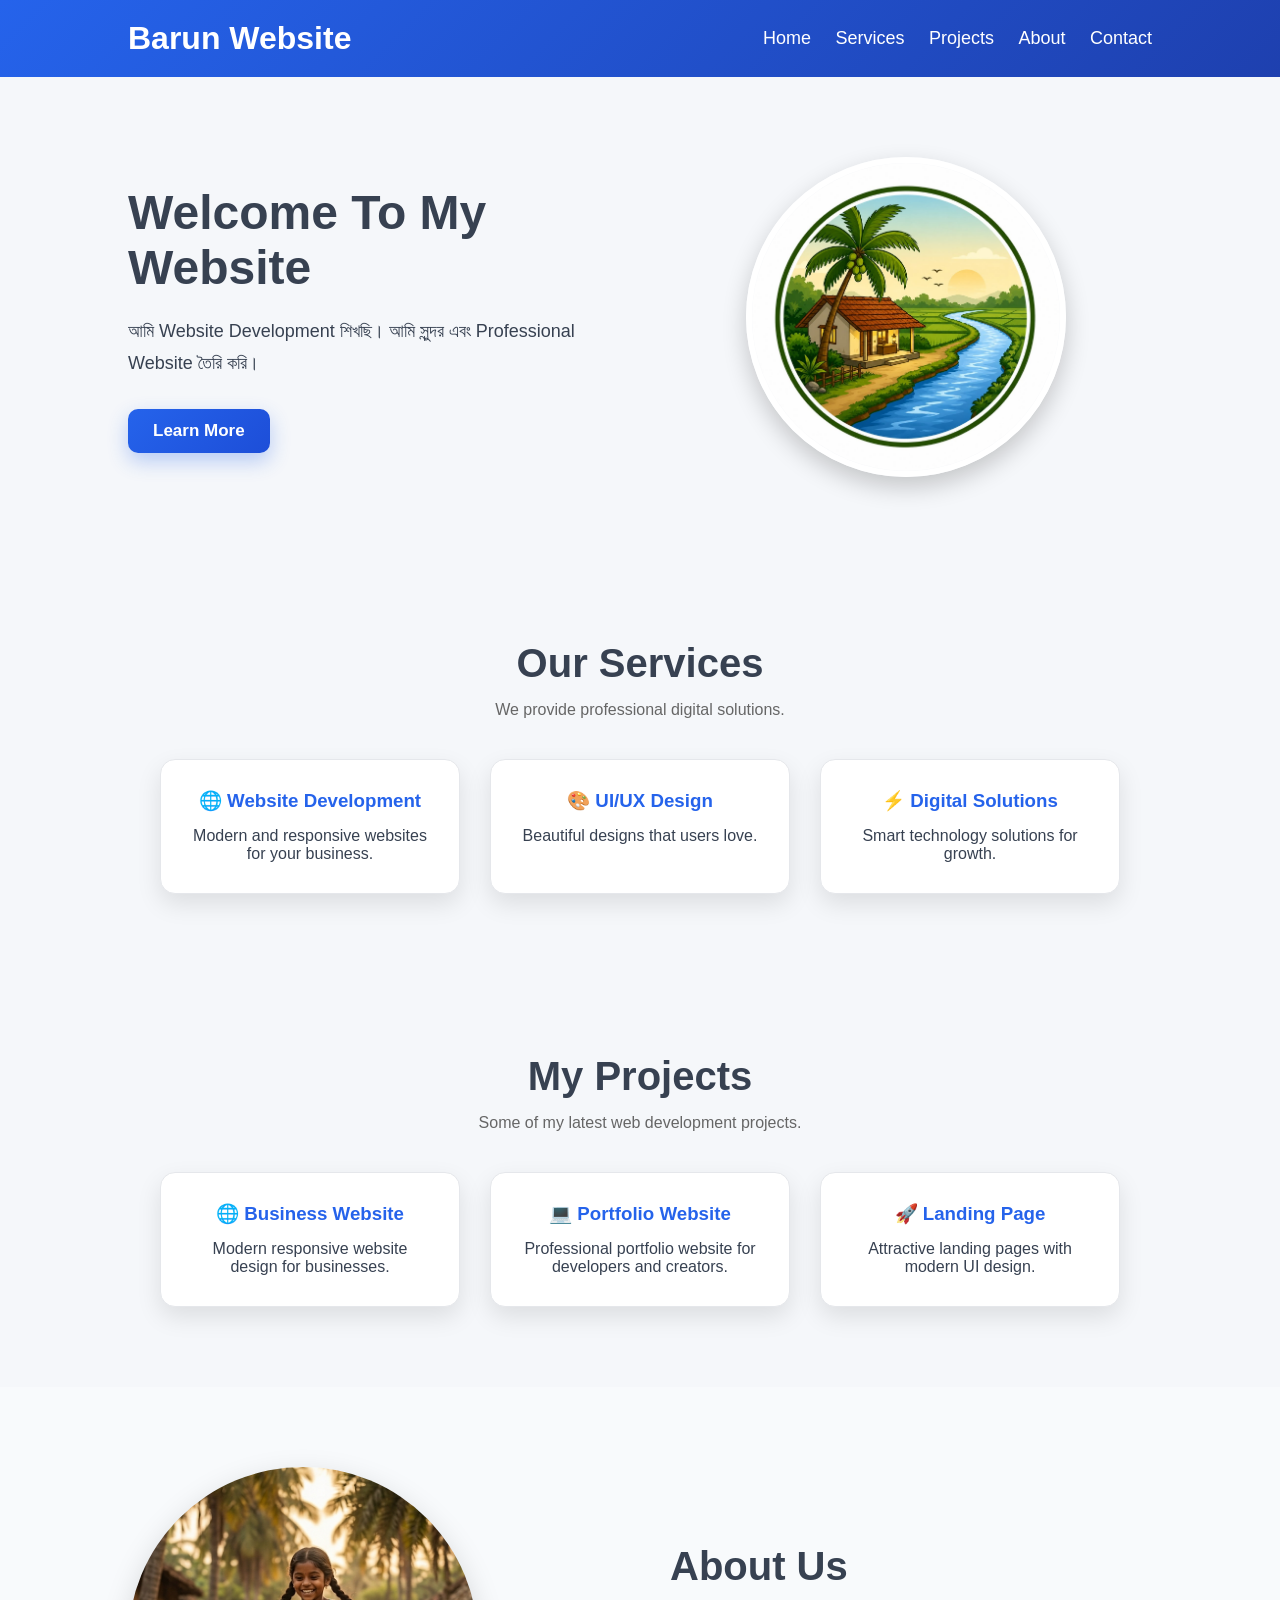
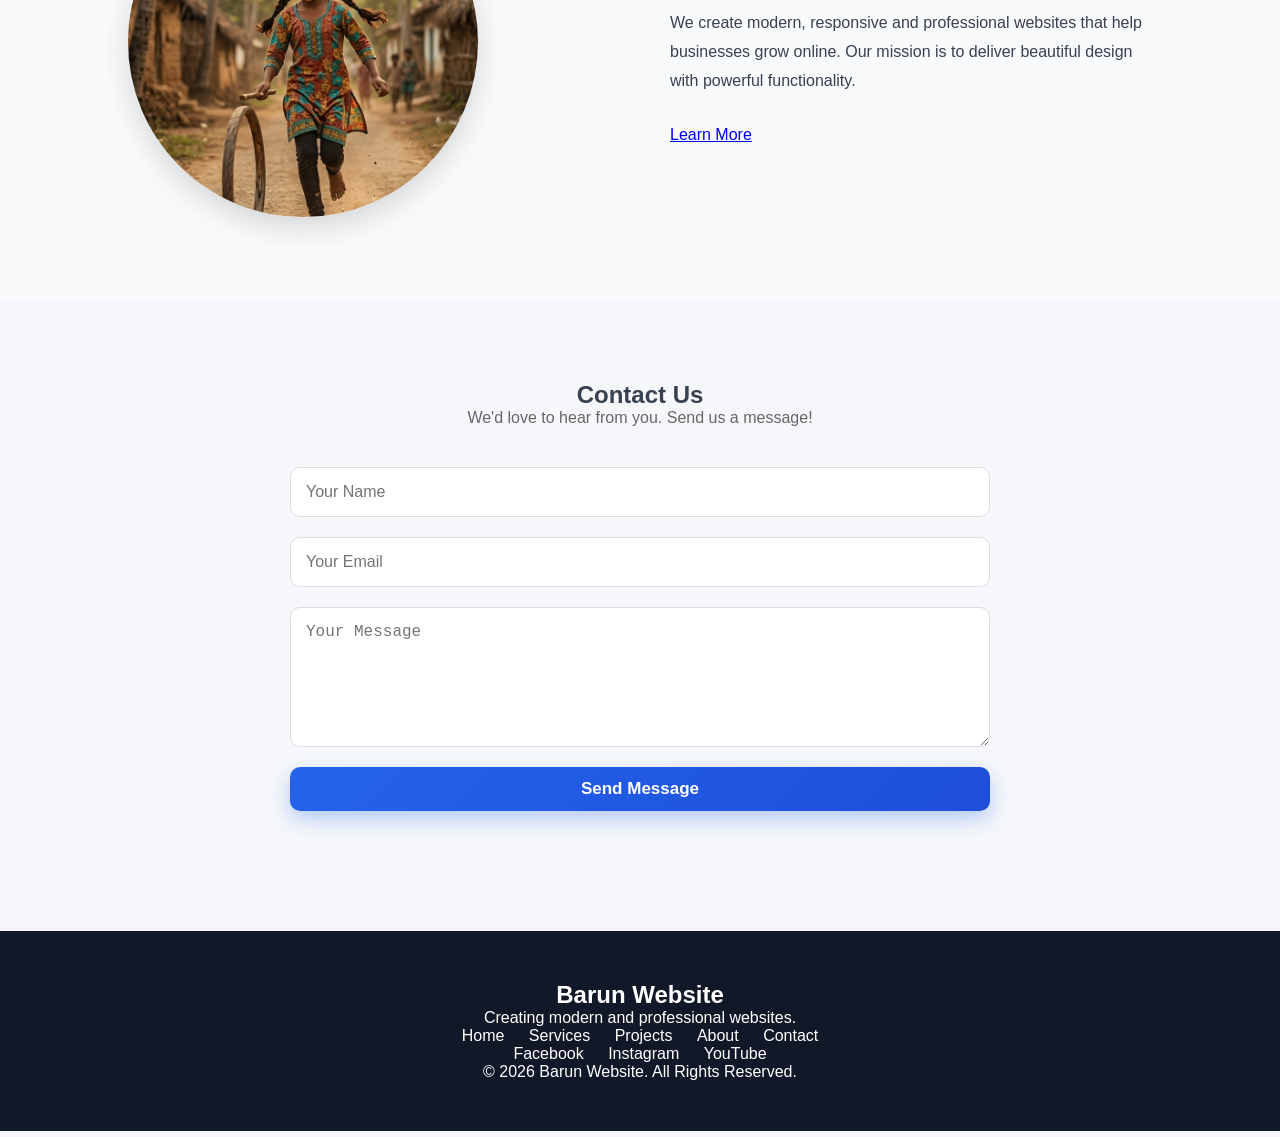
==== commit 104cbed2: "Update index.html" ====
--- a/index.html
+++ b/index.html
@@ -33,6 +33,18 @@
 
 <body>
 
+
+  
+<!-- ===== Loading Screen ===== -->
+
+<div class="loader">
+
+    <div class="loader-circle"></div>
+
+</div>
+
+
+  
 
 <!-- ================= HEADER ================= -->
 
--- a/css/style.css
+++ b/css/style.css
@@ -484,11 +484,22 @@
 
 .about-image img{
 
-    width:100%;
-
-    border-radius:20px;
+     width:350px;
+
+    height:350px;
+
+    object-fit:cover;
+
+    border-radius:50%;
 
     box-shadow:0 10px 30px rgba(0,0,0,.15);
+
+    transition:.5s;
+
+}
+.about-image img:hover{
+
+    transform:scale(1.05);
 
 }
 
@@ -716,7 +727,13 @@
 
 
 @media(max-width:768px){
-
+.about-image img{
+
+    width:250px;
+
+    height:250px;
+
+}
 
 header{
 
